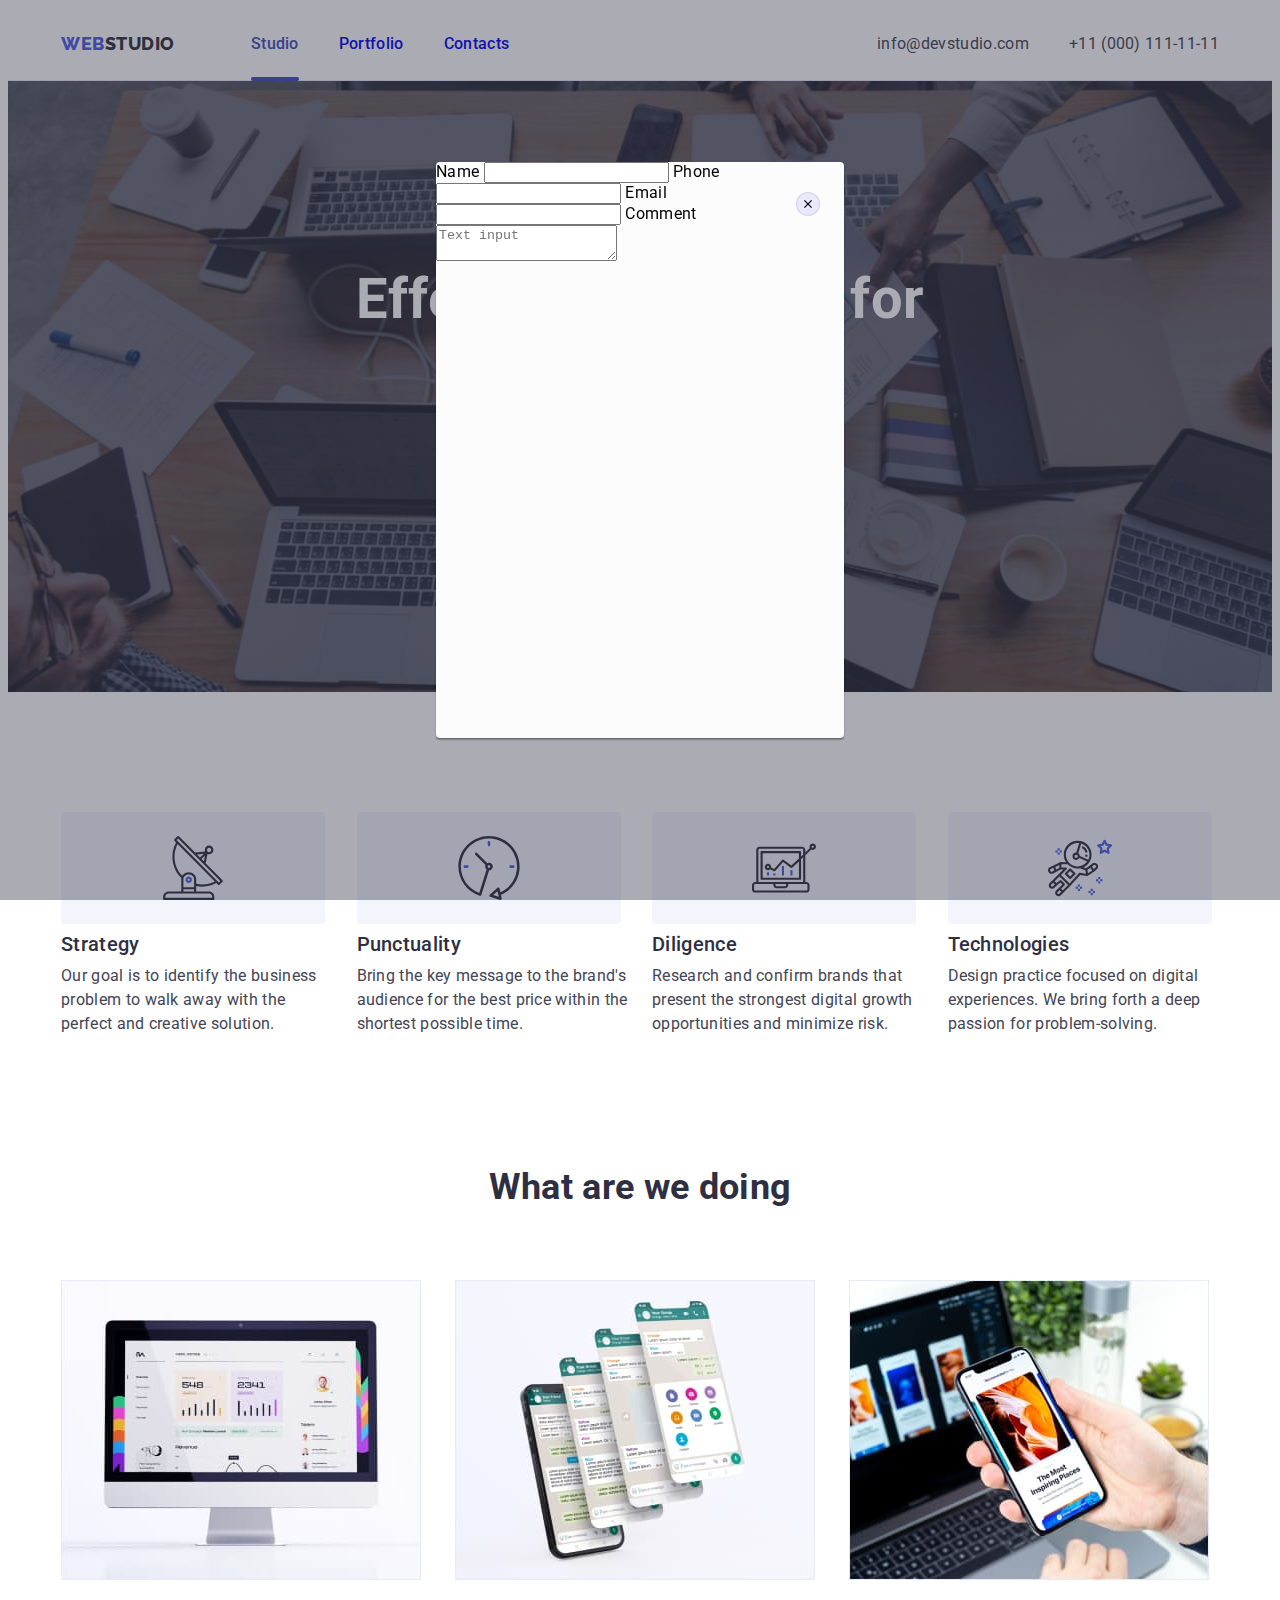
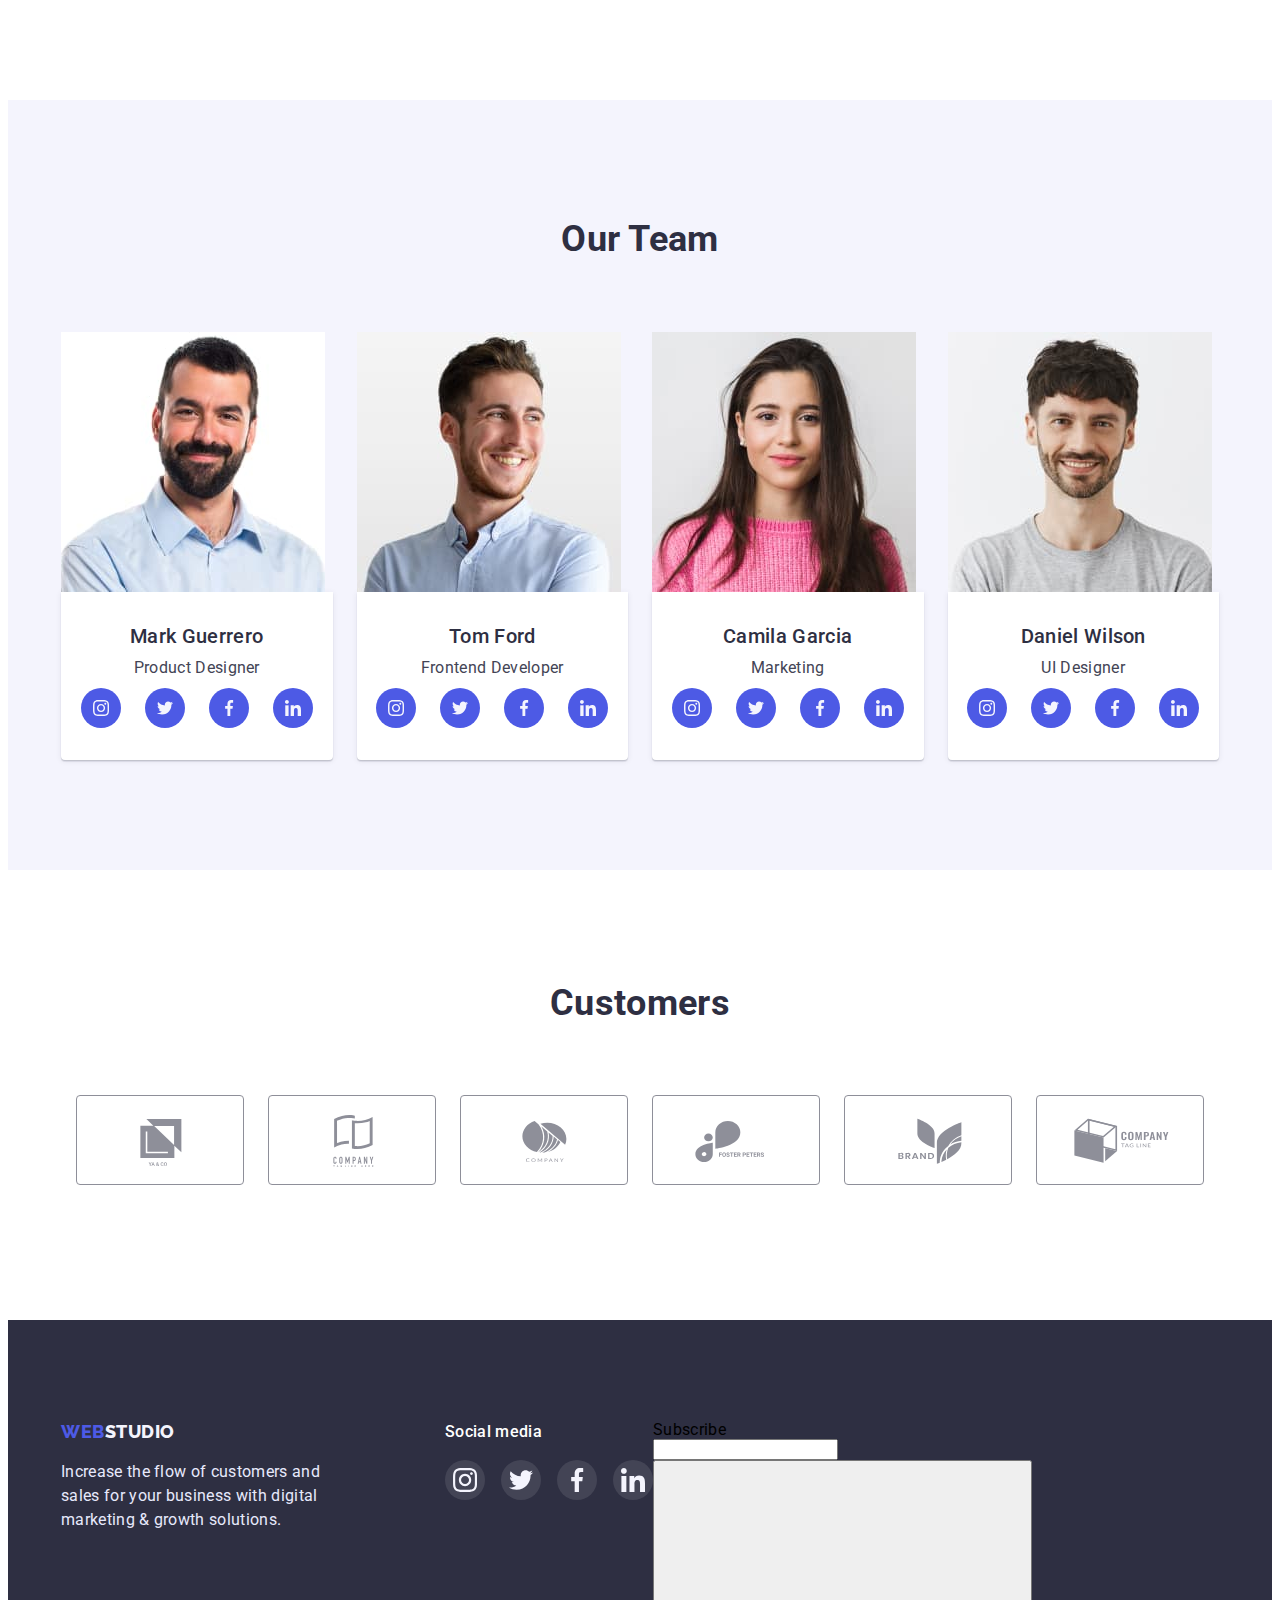
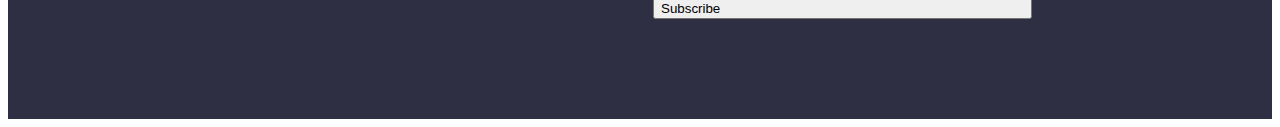
==== index.html @ 97ed2627 "i" ====
<!DOCTYPE html>
<html lang="en">
	<head>
		<meta charset="UTF-8" />
		<meta http-equiv="X-UA-Compatible" content="IE=edge" />
		<meta name="viewport" content="width=device-width, initial-scale=1.0" />
		<link rel="preconnect" href="https://fonts.googleapis.com" />
		<link rel="preconnect" href="https://fonts.gstatic.com" crossorigin />
		<link
			href="https://fonts.googleapis.com/css2?family=Raleway:wght@800&family=Roboto:wght@400;500;700&display=swap"
			rel="stylesheet"
		/>
		<link
			rel="stylesheet"
			href="https://cdnjs.cloudflare.com/ajax/libs/modern-normalize/1.1.0/modern-normalize.min.css"
			integrity="sha512-wpPYUAdjBVSE4KJnH1VR1HeZfpl1ub8YT/NKx4PuQ5NmX2tKuGu6U/JRp5y+Y8XG2tV+wKQpNHVUX03MfMFn9Q=="
			crossorigin="anonymous"
			referrerpolicy="no-referrer"
		/>
		<link rel="stylesheet" href="./css/styles.css" />
	</head>
	<title>WebStudio</title>

	<body>
		<header class="header-nav">
			<div class="container page-hader-container">
				<nav class="page-nav">
					<a href="./index.html" class="first-logo link"
						>WEB<span class="second-logo">STUDIO</span></a
					>

					<ul class="site-list list">
						<li class="nav-item">
							<a href="./index.html" class="site-nav current link">Studio</a>
						</li>
						<li class="nav-item">
							<a href="./portfolio.html" class="site-nav link">Portfolio</a>
						</li>
						<li class="nav-item">
							<a href="./portfolio.html" class="site-nav link">Contacts</a>
						</li>
					</ul>
				</nav>
				<address class="address-content">
					<ul class="nav-address list">
						<li
							><a href="mailto:info@devstudio.com" class="header-mail link"
								>info@devstudio.com</a
							></li
						>
						<li><a href="tel:+110001111111" class="header-tel link">+11 (000) 111-11-11</a></li>
					</ul>
				</address>
			</div>
		</header>
		<main>
			<!-- Hero -->
			<section class="hero">
				<div class="container">
					<h1 class="hero-title">Effective Solutions for Your Business </h1>

					<button type="button" class="hero-but" data-modal-open>Order Service</button>
				</div>
			</section>
			<!-- Expirienc -->
			<section class="section">
				<div class="container">
					<h2 class="visually-hidden">Advantages</h2>
					<ul class="expirienc-text list">
						<li class="section-primery link">
							<div class="expirienc list">
								<svg class="expirienc-list-icon" width="64px" height="64px">
									<use href="./images/icon.svg#antenna"></use>
								</svg>
							</div>
							<h3 class="section-titl">Strategy</h3>
							<p class="section-text"
								>Our goal is to identify the business problem to walk away with the perfect and
								creative solution.
							</p>
						</li>
						<li class="section-primery">
							<div class="expirienc list">
								<svg class="expirienc-list-icon" width="64px" height="64px">
									<use href="./images/icon.svg#clock"></use>
								</svg>
							</div>
							<h3 class="section-titl">Punctuality</h3>
							<p class="section-text"
								>Bring the key message to the brand's audience for the best price within the
								shortest possible time.</p
							>
						</li>
						<li class="section-primery">
							<div class="expirienc list">
								<svg class="expirienc-list-icon" width="64px" height="64px">
									<use href="./images/icon.svg#diagram"></use>
								</svg>
							</div>
							<h3 class="section-titl">Diligence</h3>
							<p class="section-text"
								>Research and confirm brands that present the strongest digital growth opportunities
								and minimize risk.</p
							>
						</li>
						<li class="section-primery">
							<div class="expirienc list">
								<svg class="expirienc-list-icon" width="64px" height="64px">
									<use href="./images/icon.svg#astronaut"></use>
								</svg>
							</div>
							<h3 class="section-titl">Technologies</h3>
							<p class="section-text"
								>Design practice focused on digital experiences. We bring forth a deep passion for
								problem-solving.</p
							>
						</li>
					</ul>
				</div>
			</section>
			<!-- About -->
			<section class="about-content">
				<div class="container">
					<h2 class="section-about">What are we doing</h2>
					<ul class="primery-about list">
						<li class="secondary-about"
							><img src="./images/imac.jpg" alt="statistics" width="360"
						/></li>
						<li class="secondary-about"
							><img src="./images/phon.jpg" alt="addition" width="360"
						/></li>
						<li class="secondary-about"
							><img src="./images/place.jpg" alt="phone in hand" width="360"
						/></li>
					</ul>
				</div>
			</section>
			<!-- TEAM -->
			<section class="section-fon">
				<div class="container">
					<h2 class="section-about team-title">Our Team</h2>
					<ul class="primery-team list">
						<li class="section-team">
							<img src="./images/sekciya/mark.jpg" alt="portrait-man" width="264" />
							<div class="team-content">
								<h3 class="section-titl">Mark Guerrero</h3>
								<p class="section-text">Product Designer</p>
								<ul class="social-list list">
									<li class="social-list-item">
										<a href="" class="social-list-link">
											<svg class="social-list-icon" width="16px" height="16px">
												<use href="./images/icon.svg#instagram"></use>
											</svg>
										</a>
									</li>
									<li class="social-list-item">
										<a href="" class="social-list-link">
											<svg class="social-list-icon" width="16px" height="16px">
												<use href="./images/icon.svg#twitter"></use>
											</svg>
										</a>
									</li>
									<li class="social-list-item">
										<a href="" class="social-list-link">
											<svg class="social-list-icon" width="16px" height="16px">
												<use href="./images/icon.svg#facebook"></use>
											</svg>
										</a>
									</li>
									<li class="social-list-item">
										<a href="" class="social-list-link">
											<svg class="social-list-icon" width="16px" height="16px">
												<use href="./images/icon.svg#linkedin"></use>
											</svg>
										</a>
									</li>
								</ul>
							</div>
						</li>
						<li class="section-team">
							<img src="./images/sekciya/tomm.jpg" alt="portrait-man" width="264" />
							<div class="team-content">
								<h3 class="section-titl">Tom Ford</h3>
								<p class="section-text">Frontend Developer</p>
								<ul class="social-list list">
									<li class="social-list-item">
										<a href="" class="social-list-link">
											<svg class="social-list-icon" width="16px" height="16px">
												<use href="./images/icon.svg#instagram"></use>
											</svg>
										</a>
									</li>
									<li class="social-list-item">
										<a href="" class="social-list-link">
											<svg class="social-list-icon" width="16px" height="16px">
												<use href="./images/icon.svg#twitter"></use>
											</svg>
										</a>
									</li>
									<li class="social-list-item">
										<a href="" class="social-list-link">
											<svg class="social-list-icon" width="16px" height="16px">
												<use href="./images/icon.svg#facebook"></use>
											</svg>
										</a>
									</li>
									<li class="social-list-item">
										<a href="" class="social-list-link">
											<svg class="social-list-icon" width="16px" height="16px">
												<use href="./images/icon.svg#linkedin"></use>
											</svg>
										</a>
									</li>
								</ul>
							</div>
						</li>
						<li class="section-team">
							<img src="./images/sekciya/camila.jpg" alt="portrait-girl" width="264" />
							<div class="team-content">
								<h3 class="section-titl">Camila Garcia</h3>
								<p class="section-text">Marketing</p>
								<ul class="social-list list">
									<li class="social-list-item">
										<a href="" class="social-list-link">
											<svg class="social-list-icon" width="16px" height="16px">
												<use href="./images/icon.svg#instagram"></use>
											</svg>
										</a>
									</li>
									<li class="social-list-item">
										<a href="" class="social-list-link">
											<svg class="social-list-icon" width="16px" height="16px">
												<use href="./images/icon.svg#twitter"></use>
											</svg>
										</a>
									</li>
									<li class="social-list-item">
										<a href="" class="social-list-link">
											<svg class="social-list-icon" width="16px" height="16px">
												<use href="./images/icon.svg#facebook"></use>
											</svg>
										</a>
									</li>
									<li class="social-list-item">
										<a href="" class="social-list-link">
											<svg class="social-list-icon" width="16px" height="16px">
												<use href="./images/icon.svg#linkedin"></use>
											</svg>
										</a>
									</li>
								</ul>
							</div>
						</li>
						<li class="section-team">
							<img src="./images/sekciya/daniel.jpg" alt="portrait-man" width="264" />
							<div class="team-content">
								<h3 class="section-titl">Daniel Wilson</h3>
								<p class="section-text">UI Designer</p>
								<ul class="social-list list">
									<li class="social-list-item">
										<a href="" class="social-list-link">
											<svg class="social-list-icon" width="16px" height="16px">
												<use href="./images/icon.svg#instagram"></use>
											</svg>
										</a>
									</li>
									<li class="social-list-item">
										<a href="" class="social-list-link">
											<svg class="social-list-icon" width="16px" height="16px">
												<use href="./images/icon.svg#twitter"></use>
											</svg>
										</a>
									</li>
									<li class="social-list-item">
										<a href="" class="social-list-link">
											<svg class="social-list-icon" width="16px" height="16px">
												<use href="./images/icon.svg#facebook"></use>
											</svg>
										</a>
									</li>
									<li class="social-list-item">
										<a href="" class="social-list-link">
											<svg class="social-list-icon" width="16px" height="16px">
												<use href="./images/icon.svg#linkedin"></use>
											</svg>
										</a>
									</li>
								</ul>
							</div>
						</li>
					</ul>
				</div>
			</section>
			<section class="customers-section">
				<h2 class="section-about customers-title">Customers</h2>

				<div class="container">
					<ul class="customers-list list">
						<li class="customers-list-item">
							<a href="" class="customers-list-link">
								<svg class="customers-list-icon" width="104" height="56">
									<use href="./images/icon.svg#icon-Logo-1"></use>
								</svg>
							</a>
						</li>
						<li class="customers-list-item">
							<a href="" class="customers-list-link">
								<svg class="customers-list-icon" width="104" height="56">
									<use href="./images/icon.svg#icon-Logo-2"></use>
								</svg>
							</a>
						</li>
						<li class="customers-list-item">
							<a href="" class="customers-list-link">
								<svg class="customers-list-icon" width="104" height="56">
									<use href="./images/icon.svg#icon-Logo-3"></use>
								</svg>
							</a>
						</li>
						<li class="customers-list-item">
							<a href="" class="customers-list-link">
								<svg class="customers-list-icon" width="104" height="56">
									<use href="./images/icon.svg#icon-Logo-4"></use>
								</svg>
							</a>
						</li>
						<li class="customers-list-item">
							<a href="" class="customers-list-link">
								<svg class="customers-list-icon" width="104" height="56">
									<use href="./images/icon.svg#icon-Logo-5"></use>
								</svg>
							</a>
						</li>
						<li class="customers-list-item">
							<a href="" class="customers-list-link">
								<svg class="customers-list-icon" width="104" height="56">
									<use href="./images/icon.svg#icon-Logo-6"></use>
								</svg>
							</a>
						</li>
					</ul>
				</div>
			</section>
		</main>
		<footer class="footer-fon">
			<div class="footer-primery container">
				<div class="footer-prim">
					<a href="./index.html" class="first-logo link"
						>WEB<span class="footer-logo">STUDIO</span></a
					>
					<p class="footer-text"
						>Increase the flow of customers and sales for your business with digital marketing &
						growth solutions.</p
					>
				</div>
				<div class="footer-social">
					<p class="footer-social-text">Social media</p>

					<ul class="footer-list list">
						<li class="footer-list-item">
							<a href="" class="footer-list-link">
								<svg class="footer-list-icon" width="24" height="24">
									<use href="./images/icon.svg#icon-instagram1"></use>
								</svg>
							</a>
						</li>
						<li class="footer-list-item">
							<a href="" class="footer-list-link">
								<svg class="footer-list-icon" width="24" height="24">
									<use href="./images/icon.svg#icon-twitter1"></use>
								</svg>
							</a>
						</li>
						<li class="footer-list-item">
							<a href="" class="footer-list-link">
								<svg class="footer-list-icon" width="24" height="24">
									<use href="./images/icon.svg#icon-facebook1"></use>
								</svg>
							</a>
						</li>
						<li class="footer-list-item">
							<a href="" class="footer-list-link">
								<svg class="footer-list-icon" width="24" height="24">
									<use href="./images/icon.svg#icon-linkedin1"></use>
								</svg>
							</a>
						</li>
					</ul>
				</div>
				<div>
					<p>Subscribe</p>
					<form>
						<input type="text">
						<button type="submit">Subscribe
							<svg>
								<use></use>
							</svg>
						</button>
					</form>
				</div>
			</div>
		</footer>
		<div class="backdrop" data-modal>
			<div class="modal">
				<button type="button" class="modal-close_btn" data-modal-close>
					<svg class="modal-close-btn-icon" width="8px" height="8px">
						<use href="./images/icon.svg#icon-close-black"></use>
					</svg>
				</button>
				<form class="modal-form">
					<label class="modal-form-field">
						<span class="modal-form-desc">Name</span>
						<input type="text" name="Name" required>
					</label>
					<label class="modal-form-field">
						<span class="modal-form-desc">Phone</span>
						<input type="text" name="Name" required>
					</label>
					<label class="modal-form-field">
						<span class="modal-form-desc">Email</span>
						<input type="text" name="Name" required>
					</label>
					<label class="modal-form-field">
						<span class="modal-form-desc">Comment</span>
						<textarea name="" id="" placeholder="Text input"></textarea>
					</label>
					
				</form>
			</div>
			
		</div>
		<script src="./modal.js"></script>
	</body>
</html>
---- css/styles.css ----
:root {
	--brend-color: #2e2f42;
	--brend-second: #4d5ae5;
	--color-paragraf: #434455;
	--color-button: #4d5ae5;
	--button-background: #f4f4fd;
	--important-background: #2e2f42;
	--footer-text-color: #e7e9fc;
	--primery-title-color: #ffffff;
	--section-fon-color: #f4f4fd;
	--footer-logo-color: #f4f4fd;
	--icon-background: #4d5ae5;
	--background-focus:  #404bbf;
	--cubic:cubic-bezier(0.4, 0, 0.2, 1);
}
body {
	font-family: "Roboto", sans-serif;
	letter-spacing: 0.02em;
}
.visually-hidden {
	position: absolute;
	width: 1px;
	height: 1px;
	margin: -1px;
	border: 0;
	padding: 0;
	white-space: nowrap;
	clip-path: inset(100%);
	clip: rect(0 0 0 0);
	overflow: hidden;
}
h1,
h2,
h3,
h4,
p {
	margin-top: 0;
	margin-bottom: 0;
}
ul {
	margin-top: 0;
	margin-bottom: 0;
	padding-left: 0;
}
img {
	display: block;
}

.list {
	list-style: none;
	margin: 0;
	padding: 0;
}
.link {
	text-decoration: none;
}
/* Header */
.first-logo {
	margin-right: 76px;
	font-family: "Raleway", sans-serif;
	font-size: 18px;
	font-weight: 800;
	line-height: 1.33;
	letter-spacing: 0.03em;
	color: var(--brend-second);
}
.second-logo {
	font-family: "Raleway", sans-serif;
	font-weight: 800;
	font-size: 18px;
	line-height: 1.33;
	letter-spacing: 0.03em;
	color: var(--brend-color);
}
.container {
	margin-left: auto;
	margin-right: auto;
	width: 1158px;
	padding-left: 15px;
	padding-right: 15px;
}

.header-nav {
	box-sizing: border-box;
	border-bottom: 1px solid #e7e9fc;
	padding-top: 24px;
	padding-bottom: 24px;
	transition-duration: 250ms;
	transition-timing-function: var(--cubic);
}
.page-hader-container {
	display: flex;
	align-items: center;
}
.page-nav {
	display: flex;
	align-items: center;
}
.nav-item:not(:last-child) {
	margin-right: 40px;
}

.site-list {
	display: flex;

	font-weight: 500;
	font-size: 16px;
	line-height: 1.5;
	color: var(--brend-color);
}
.site-nav{
	margin-bottom: 24px 0;
	position: relative;
	
}

.current{
	padding-top: 24px;
	padding-bottom: 28px;
	color: var(--background-focus);
}
.current::after{
	content: "";
	display: block;
	position: absolute;
	bottom: 0;
	left: 0;
	width: 100%;
	height: 4px;
	
	
	background: var(--background-focus);
	border-radius: 2px;
}

.address-content {
	margin-left: auto;
}
.nav-address {
	display: flex;
}
.header-mail {
	font-size: 16px;
	line-height: 1.5;
	color: var(--color-paragraf);
	font-style: normal;
	margin-left: auto;
	margin-right: 40px;
}
.header-tel {
	font-size: 16px;
	line-height: 1.5;
	color: var(--color-paragraf);
	font-style: normal;
}
.header-nav .link:hover,
.header-nav .link:focus {
	color: var(--background-focus);
}
/* Hero section */
.hero {
	max-width: 1440px;
	margin-left: auto;
	margin-right: auto;
	background: var(--important-background);
	text-align: center;

	padding-top: 188px;
	padding-bottom: 188px;
	background-image: linear-gradient(rgba(46, 47, 66, 0.7), rgba(46, 47, 66, 0.7)),
		url(../images/people-office.jpg);
	background-size: cover;
	background-repeat: no-repeat;
}

.hero-title {
	width: 597px;
	margin-left: auto;
	margin-right: auto;
	margin-top: 0;
	margin-bottom: 56px;
	font-weight: 700;
	font-size: 56px;
	line-height: 1.1;
	color: var(--primery-title-color);
}

.hero-but {
	margin-top: 0;
	margin-bottom: 0;
	min-width: 169px;
	padding: 16px 32px;

	font-family: "Roboto", sans-serif;
	font-weight: 500;
	font-size: 16px;
	line-height: 1.5;
	letter-spacing: 0.04em;
	color: #ffffff;
	background: #4d5ae5;
	box-shadow: 0px 4px 4px rgba(0, 0, 0, 0.15);
	border-radius: 4px;
	border: none;
	transition-duration: 250ms;
	transition-timing-function: var(--cubic);
}
.hero-but:hover,
.hero-but:focus {
	color: #ffffff;
	background: var(--background-focus);
}

/* Expirienc */

.expirienc-list-icon {
	gap: 24px;
}
.section {
	padding-top: 120px;
	padding-bottom: 132px;
}
.expirienc-text {
	gap: 24px;
	display: flex;
}
.expirienc {
	margin-bottom: 8px;
	display: flex;
	justify-content: center;
	align-items: center;
	width: 264px;
	height: 112px;

	background: #f4f4fd;
	border-radius: 4px;
}

.section-primery {
	display: inline-block;
	width: calc((100% - 72px) / 4);
}

.section-titl {
	margin-bottom: 8px;

	font-weight: 500;
	font-size: 20px;
	line-height: 1.2;
	color: var(--brend-color);
}
.section-text {
	font-size: 16px;
	line-height: 1.5;
	color: var(--color-paragraf);
	gap: 24px;
}

/* About */
.about-content {
	padding-top: 0;
	padding-bottom: 120px;
}
.section-about {
	margin-bottom: 72px;

	text-align: center;
	font-weight: 700;
	font-size: 36px;
	line-height: 1.11;
	color: var(--brend-color);
}
.team-title {
}
.primery-about {
	display: flex;
	gap: 24px;
}
.secondary-about {
	width: calc((100% - 48px) / 3);
}
/* Team */
.section-fon {
	padding-top: 120px;
	padding-bottom: 110px;
	background: var(--section-fon-color);
}
.primery-team {
	display: flex;
	gap: 24px;
}

.section-team {
	width: calc((100% - 72px) / 4);
}
.team-content {
	text-align: center;

	padding: 32px 16px;

	background: #ffffff;
	box-shadow: 0px 1px 6px rgba(46, 47, 66, 0.08), 0px 1px 1px rgba(46, 47, 66, 0.16),
		0px 2px 1px rgba(46, 47, 66, 0.08);
	border-radius: 0px 0px 4px 4px;
}
.social-list {
	display: flex;
	justify-content: center;
	gap: 24px;
	margin-top: 8px;
}
.social-list-item {
}
.social-list-link {
	display: flex;
	justify-content: center;
	align-items: center;
	fill: var(--footer-logo-color);
	width: 40px;
	height: 40px;
	border-radius: 50%;
	background-color: var(--icon-background);
	transition-duration: 250ms;
	transition-timing-function:var(--cubic);
}
.social-list-icon {
}
.social-list-link:hover,
.social-list-link:focus {
	color: #ffffff;
	background: var(--background-focus);
}
.customers-section {
	padding-top: 114px;
	padding-bottom: 136px;
}
.section-about {
}
.customers-title {
	margin-bottom: 72px;
}

.customers-list {
	display: flex;
	justify-content: center;
	gap: 24px;
}
.customers-list-item {
	display: flex;
	align-items: center;
	justify-content: center;
	fill: #8e8f99;
	width: 168px;
	height: 88px;
}
.customers-list-link:hover,
.customers-list-link:focus {
	border-color: var(--background-focus);
	background: #ffff;
	fill: var(--background-focus);
}

.customers-list-link {
	border-radius: 4px;
	border: 1px solid #8e8f99;
	display: flex;
	align-items: center;
	color: #8e8f99;
	justify-content: center;
	fill: currentColor;

	width: 100%;
	height: 100%;
	transition-duration: 250ms;
	transition-timing-function: var(--cubic);
}

/* footer */
.footer-fon {
	padding-top: 100px;
	padding-bottom: 100px;
	background: var(--important-background);
}
.footer-prim {
}
.footer-text {
	margin-right: 120px;
	margin-top: 16px;
	width: 264px;
	font-size: 16px;
	line-height: 1.5;
	color: var(--footer-text-color);
}
.footer-logo {
	font-weight: 800;
	font-size: 18px;
	line-height: 1.12;
	letter-spacing: 0.03em;
	color: var(--footer-logo-color);
}
.footer-primery {
	display: flex;
}

.footer-social-text {
	font-weight: 500;
	font-size: 16px;
	line-height: 1.5;
	letter-spacing: 0.02em;

	color: #ffffff;

	margin-bottom: 16px;
}
.footer-social {
}

.footer-list {
	display: flex;
	gap: 16px;
}
.footer-list-item {
	display: flex;
}
.footer-list-link {
	display: flex;
	justify-content: center;
	align-items: center;
	fill: var(--footer-logo-color);
	width: 40px;
	height: 40px;
	border-radius: 50%;
	background: rgba(255, 255, 255, 0.1);
	transition-duration: 250ms;
	transition-timing-function: var(--cubic);
}
.footer-list-link:hover,
.footer-list-link:focus {
	background: #31d0aa;
}

.footer-list-icon {
}
/* Modal */

.backdrop {
	position: fixed;
	top: 0;
	left: 0;
	width: 100%;
	height: 100%;
	background: rgba(46, 47, 66, 0.4);
	opacity: 1;
	visibility: visible;
	transition-property: opacity ;
	transition-duration: 250ms;
	transition-timing-function:var(--cubic);
}
.backdrop.is-hidden {
	opacity: 0;
	visibility: hidden;
	pointer-events: none;
}
.modal {
	position: relative;
	display: flex;
	width: 408px;
	height: 576px;
	top: 50%;
	left: 50%;
	transform: translate(-50%, -50%);
	background: #FCFCFC;
	box-shadow: 0px 1px 1px rgba(0, 0, 0, 0.14), 0px 1px 3px rgba(0, 0, 0, 0.12), 0px 2px 1px rgba(0, 0, 0, 0.2);
	border-radius: 4px;

}
.modal-close_btn {
	position: absolute;
	top: 30px;
	right: 24px;
	padding: 0;
	display: flex;
	align-items: center;
	justify-content: center;
	width: 24px;
	height: 24px;

	background: #E7E9FC;
	border: 1px solid rgba(0, 0, 0, 0.1);
	border-radius: 50%;
	transition: background-color var(--background-focus);
	transition-duration: 250ms;
	transition-timing-function: var(--cubic);
}
.modal-close_btn:hover,
.modal-close_btn:focus{
	background: var(--background-focus);
	color: #FFFFFF;
}
.modal-close_btn:hover .modal-close-btn-icon,
.modal-close_btn:focus .modal-close-btn-icon{
	fill:  currentColor;
}
.modal-close-btn-icon{
	transition: fill  #FFFFFF;
	transition-duration: 250ms;
	transition-timing-function: var(--cubic);
}

/* Modal */

/* Portfolio */
.portfolio-section {
	padding-top: 96px;
	padding-bottom: 120px;
}
.galery-content {
	display: flex;
	flex-wrap: wrap;

	gap: 48px 24px;
}
.galery-item {
	width: calc((100% - 48px) - 3);
}
.galery-link {
	display: block;
	transition-duration: 250ms;
	transition-timing-function: var(--cubic);
}

.galery-link:hover,
.galery-link:focus {
	box-shadow: 0px 1px 6px rgba(46, 47, 66, 0.08), 0px 1px 1px rgba(46, 47, 66, 0.16),
		0px 2px 1px rgba(46, 47, 66, 0.08);
}
.product-thumb{
	
	position: relative;
	overflow: hidden;


}
.product-thumb::before{
	content: '';
	display: block;
	position: absolute;
	top: 0;
	left: 0;
	width: 100%;
	height: 100%;
	background: #4D5AE5;
	transform: translateY(100%);
	transition-duration: 250ms;
	transition-timing-function: var(--cubic);

}
.galery-item:hover .product-thumb::before,
.galery-item:focus .product-thumb::before{
	transform: translateY(0);
	
}

.thumb-overlay{
	position: absolute;
	top: 0;
	left: 0;
	width: 100%;
	height: 100%;
	padding: 40px 32px;

	font-size: 16px;
line-height: 1.5;
letter-spacing: 0.02em;
color: #F4F4FD;
transform: translateY(100%);
opacity: 0;

}
.galery-link:hover .thumb-overlay,
.galery-link:focus .thumb-overlay
{transform: translateY(0);
	opacity: 1;
}
	


.galery-fon {
	padding: 32px 16px 32px 16px;
	border: 1px solid #e7e9fc;
}

.portfolio-titl {
	margin-bottom: 8px;

	font-weight: 500;
	font-size: 20px;
	line-height: 1.2;
	color: var(--brend-color);
}
.portfolio-text {
	font-size: 16px;
	line-height: 1.5;
	color: var(--color-paragraf);
}
.portfolio {
	display: flex;
	justify-content: center;

	margin-bottom: 72px;
}
/* portfolio-button */

.portfolio-but:not(:last-child) {
	margin-right: 24px;
}
.portfolio-button {
	box-shadow: 0px 4px 4px rgba(0, 0, 0, 0.15);
	border: 1px solid #e7e9fc;
	border-radius: 4px;
	padding: 12px 24px;

	font-family: inherit;
	font-weight: 500;
	font-size: 16px;
	line-height: 1.5;
	letter-spacing: 0.04em;
	color: var(--color-button);
	background-color: var(--button-background);
	transition-duration: 250ms;
	transition-timing-function:var(--cubic);
}
.portfolio-button:hover,
.portfolio-button:focus {
	color: #ffffff;
	background: var(--background-focus);
}
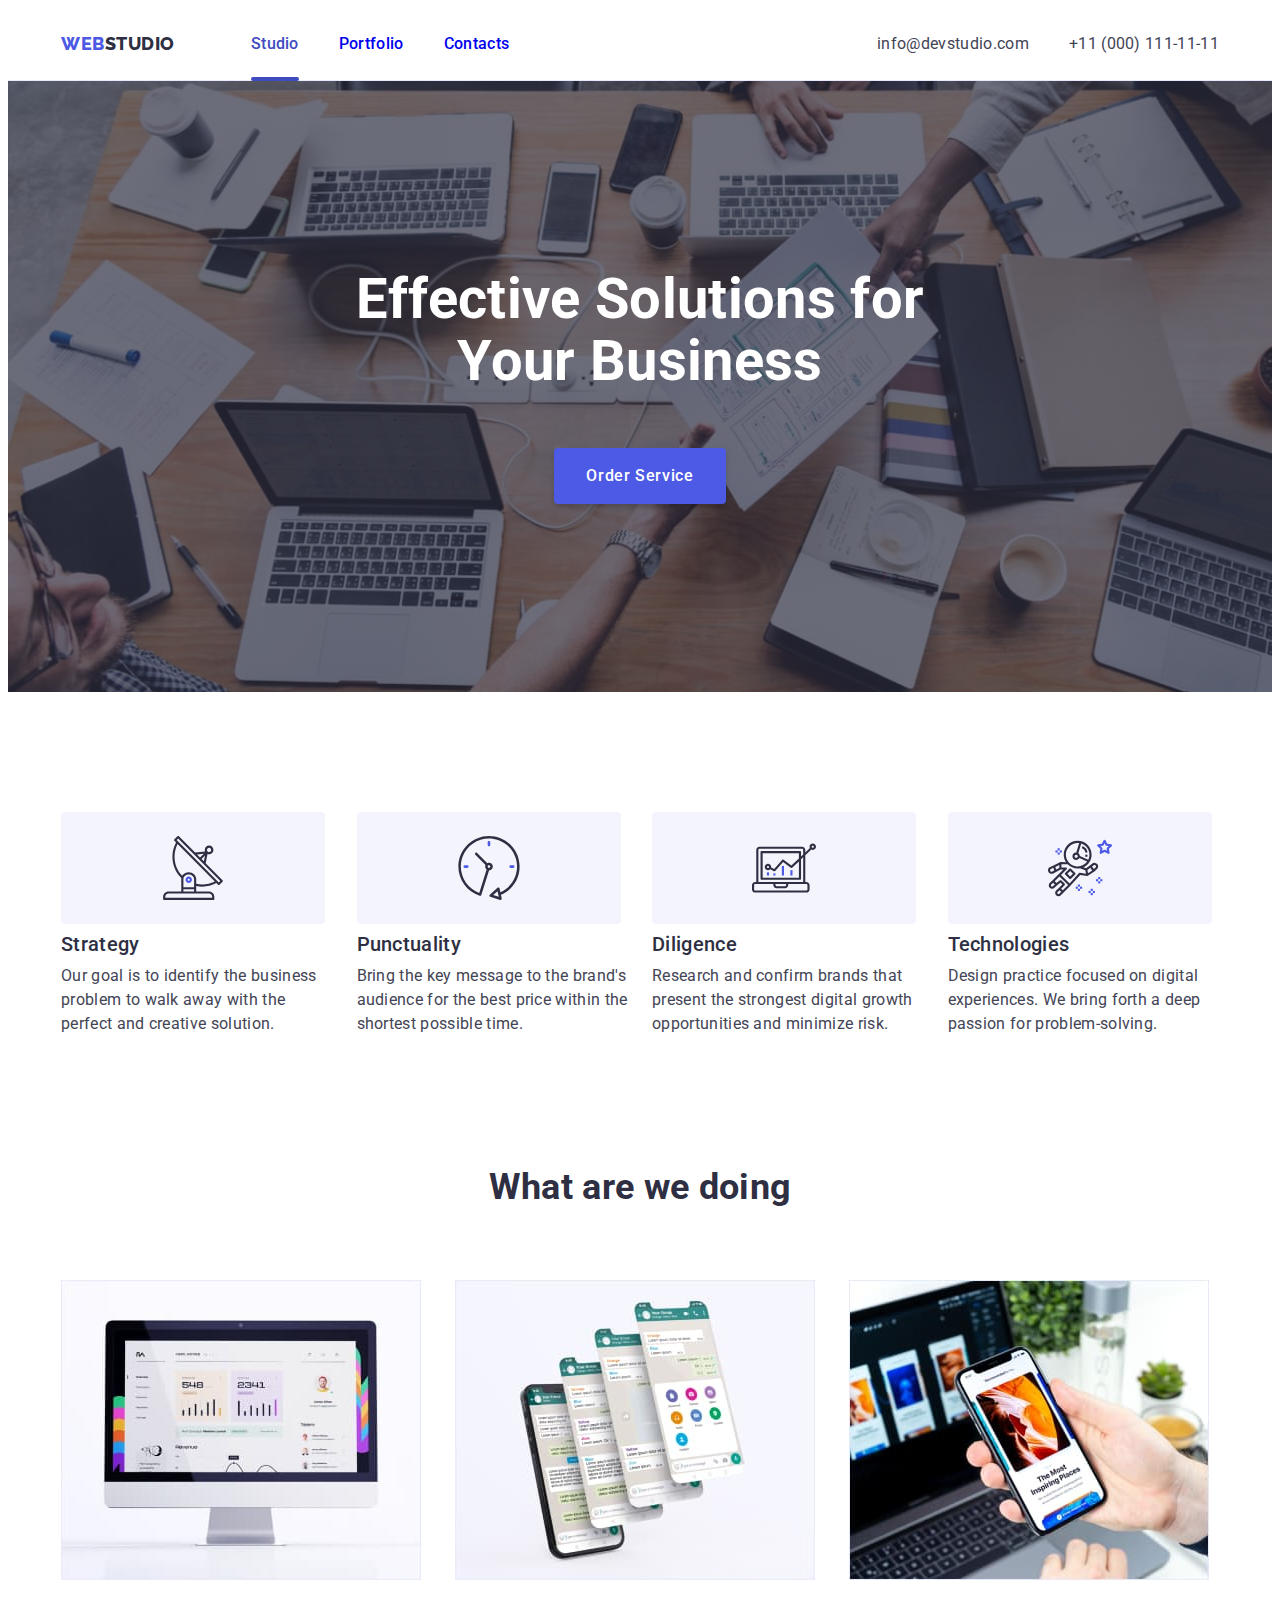
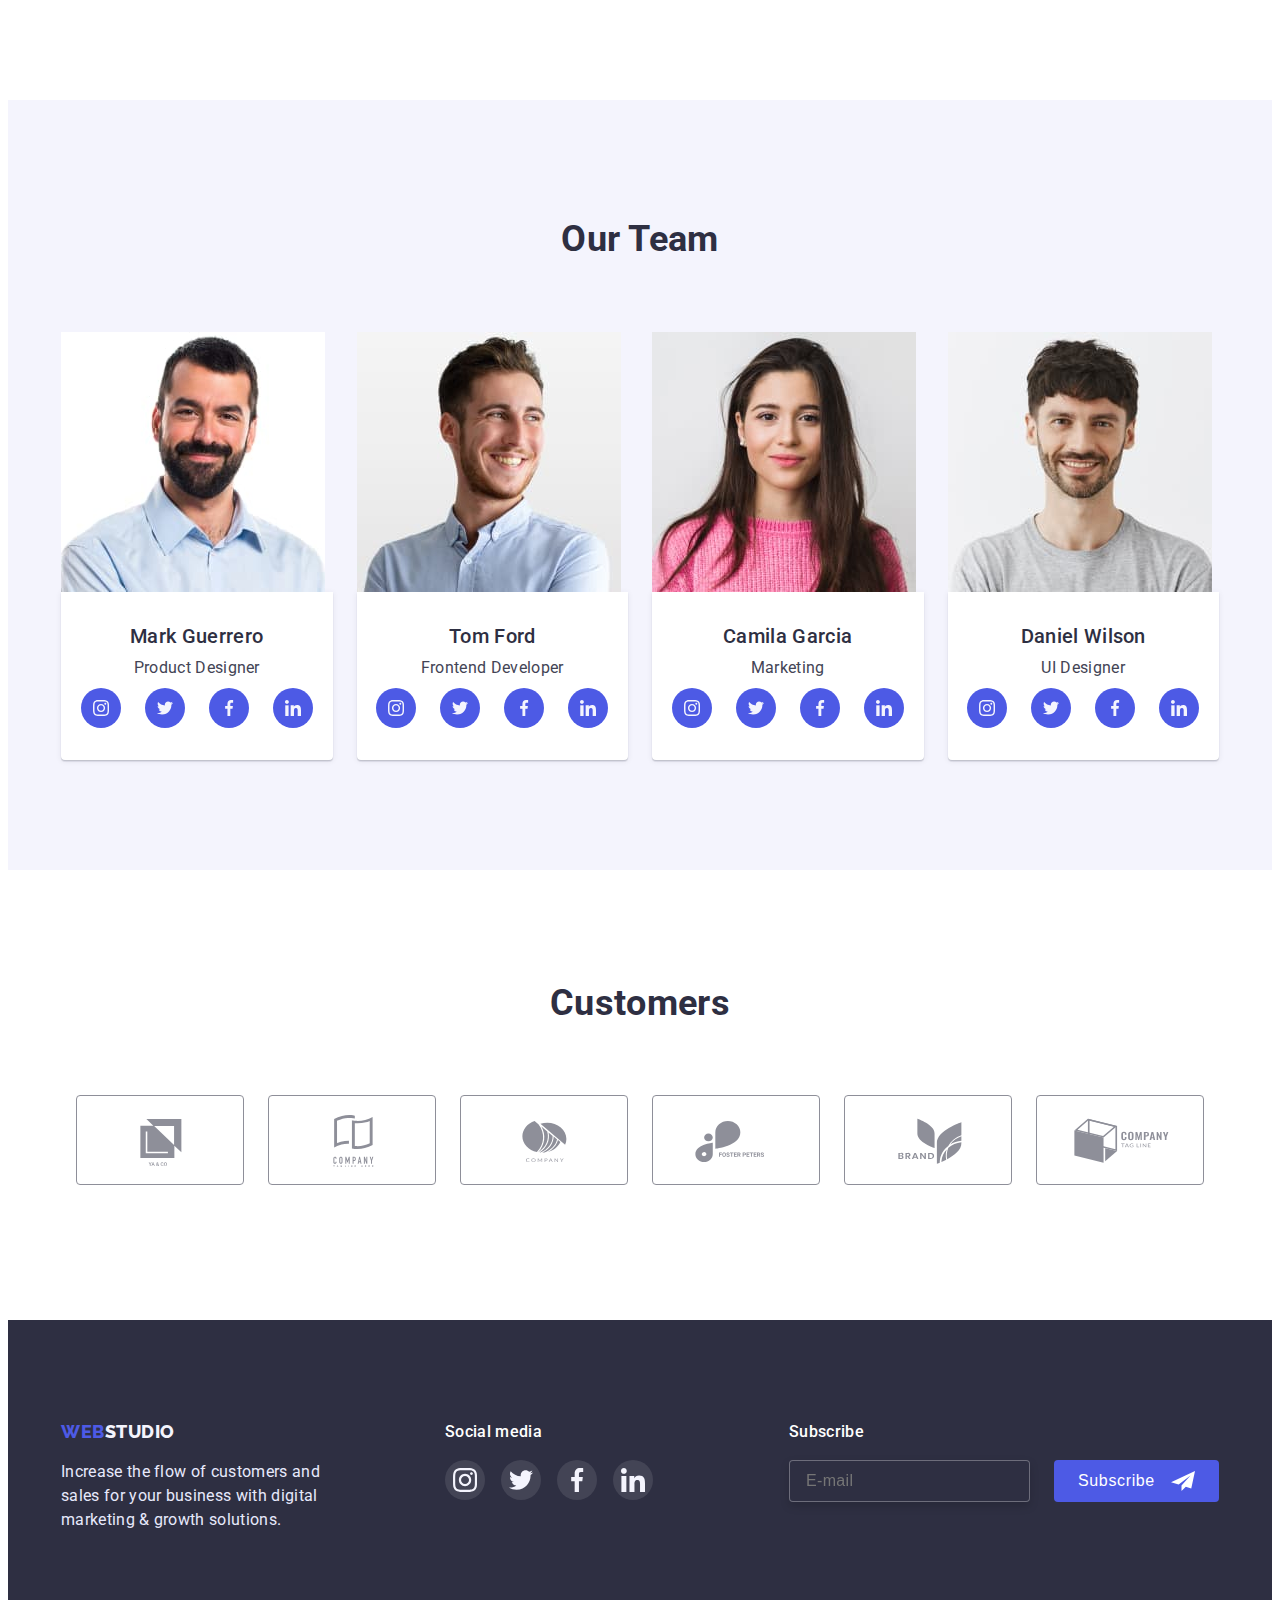
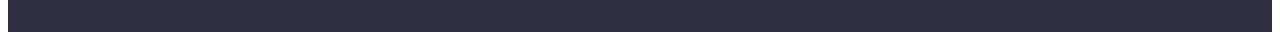
==== commit 9e890448: "modal window" ====
--- a/index.html
+++ b/index.html
@@ -124,14 +124,14 @@
 					<h2 class="section-about">What are we doing</h2>
 					<ul class="primery-about list">
 						<li class="secondary-about"
-							><img src="./images/imac.jpg" alt="statistics" width="360"
-						/></li>
+							><img src="./images/imac.jpg" alt="statistics" width="360" />
+						</li>
 						<li class="secondary-about"
-							><img src="./images/phon.jpg" alt="addition" width="360"
-						/></li>
+							><img src="./images/phon.jpg" alt="addition" width="360" />
+						</li>
 						<li class="secondary-about"
-							><img src="./images/place.jpg" alt="phone in hand" width="360"
-						/></li>
+							><img src="./images/place.jpg" alt="phone in hand" width="360" />
+						</li>
 					</ul>
 				</div>
 			</section>
@@ -387,48 +387,105 @@
 						</li>
 					</ul>
 				</div>
-				<div>
-					<p>Subscribe</p>
-					<form>
-						<input type="text">
-						<button type="submit">Subscribe
-							<svg>
-								<use></use>
+				<div class="footer-form-box">
+					<p class="footer-form-text">Subscribe</p>
+					<form class="form">
+						<input class="footer-form-input"
+						 	type="email"
+						  	name="E-mail"
+						   	placeholder="E-mail" />
+						<button class="footer-form-btn" type="submit">Subscribe
+							<svg class="footer-form-icon">
+								<use href="./images/icon.svg#icon-Frame3"></use>
 							</svg>
 						</button>
 					</form>
 				</div>
 			</div>
 		</footer>
-		<div class="backdrop" data-modal>
+		<div class="backdrop is-hidden" data-modal>
 			<div class="modal">
 				<button type="button" class="modal-close_btn" data-modal-close>
-					<svg class="modal-close-btn-icon" width="8px" height="8px">
+					<svg class="modal-close-btn-icon" width="8" height="8">
 						<use href="./images/icon.svg#icon-close-black"></use>
 					</svg>
 				</button>
+				
+
 				<form class="modal-form">
-					<label class="modal-form-field">
-						<span class="modal-form-desc">Name</span>
-						<input type="text" name="Name" required>
+					<p class="modal-titl">Leave your contacts and we will call you back</p>
+					<div class="form-group">
+						
+						<label class="modal-form-field">
+							<span class="modal-form-desc">Name</span>
+
+							<div class="modal-form-control">
+								<input class="form-input"
+								 type="text"
+								  name="user name*"
+								  placeholder="Enter your name*"
+								   required />
+									<svg class="modal-form-icon" width="18" height="18">
+										<use href="./images/icon.svg#icon-person-black"></use>
+									</svg>
+							</div>
+						</label>
+					</div>
+					<div class="form-group">
+						<label class="modal-form-field">
+							<span class="modal-form-desc">Phone</span>
+
+							<div class="modal-form-control">
+								<input class="form-input"
+								 type="text"
+								  name="user phone*"
+								 placeholder="Enter your phon*"
+								  required />
+									<svg class="modal-form-icon" width="18" height="24">
+										<use href="./images/icon.svg#icon-phone-black1"></use>
+									</svg>
+							</div>
+						</label>
+					</div>
+					<div class="form-group">
+						<label class="modal-form-field">
+							<span class="modal-form-desc">Email</span>
+
+							<div class="modal-form-control">
+								<input class="form-input" 
+									type="text"
+									name="user email*"
+									placeholder="Enter your email*"
+									required />
+									<svg class="modal-form-icon" width="18" height="24">
+										<use href="./images/icon.svg#icon-email-black1"></use>
+									</svg>
+							</div>
+						</label>
+					</div>
+					<div class="form-group">
+						<label class="modal-form-field">
+							<span class="modal-form-desc">Comment</span>
+							<textarea
+								class="modal-form-textarea"
+								name="Comment"
+								placeholder="  Text input"
+							></textarea>
+						</label>
+						
+							
+					</div>
+
+					<input id="user-police" class="police-form-input visually-hidden" type="checkbox"/>
+					<label class="police-form" for="user-police">I accept the terms and conditions of the&nbsp;<a href="">Privacy Policy</a>
 					</label>
-					<label class="modal-form-field">
-						<span class="modal-form-desc">Phone</span>
-						<input type="text" name="Name" required>
-					</label>
-					<label class="modal-form-field">
-						<span class="modal-form-desc">Email</span>
-						<input type="text" name="Name" required>
-					</label>
-					<label class="modal-form-field">
-						<span class="modal-form-desc">Comment</span>
-						<textarea name="" id="" placeholder="Text input"></textarea>
-					</label>
-					
+			
+		
+				<button class="form-modal-btn" type="submit">Send</button>
 				</form>
 			</div>
-			
 		</div>
 		<script src="./modal.js"></script>
-	</body>
+	<!-- </body> -->
 </html>
+<!--  -->--- a/css/styles.css
+++ b/css/styles.css
@@ -10,8 +10,8 @@
 	--section-fon-color: #f4f4fd;
 	--footer-logo-color: #f4f4fd;
 	--icon-background: #4d5ae5;
-	--background-focus:  #404bbf;
-	--cubic:cubic-bezier(0.4, 0, 0.2, 1);
+	--background-focus: #404bbf;
+	--cubic: cubic-bezier(0.4, 0, 0.2, 1);
 }
 body {
 	font-family: "Roboto", sans-serif;
@@ -108,18 +108,17 @@
 	line-height: 1.5;
 	color: var(--brend-color);
 }
-.site-nav{
+.site-nav {
 	margin-bottom: 24px 0;
 	position: relative;
-	
-}
-
-.current{
+}
+
+.current {
 	padding-top: 24px;
 	padding-bottom: 28px;
 	color: var(--background-focus);
 }
-.current::after{
+.current::after {
 	content: "";
 	display: block;
 	position: absolute;
@@ -127,8 +126,7 @@
 	left: 0;
 	width: 100%;
 	height: 4px;
-	
-	
+
 	background: var(--background-focus);
 	border-radius: 2px;
 }
@@ -320,7 +318,7 @@
 	border-radius: 50%;
 	background-color: var(--icon-background);
 	transition-duration: 250ms;
-	transition-timing-function:var(--cubic);
+	transition-timing-function: var(--cubic);
 }
 .social-list-icon {
 }
@@ -438,7 +436,58 @@
 	background: #31d0aa;
 }
 
-.footer-list-icon {
+.footer-form-box {
+	margin-left: auto;
+	justify-content: center;
+}
+.footer-form-text {
+	margin-bottom: 16px;
+	font-weight: 500;
+	font-size: 16px;
+	line-height: 1.5;
+	letter-spacing: 0.02em;
+	color: #ffffff;
+}
+.form {
+	display: flex;
+}
+.footer-form-input {
+	padding: 8px 16px;
+	background: #2e2f42;
+	border: 1px solid rgba(255, 255, 255, 0.3);
+	filter: drop-shadow(0px 4px 4px rgba(0, 0, 0, 0.15));
+	border-radius: 4px;
+	font-weight: 500;
+	font-size: 16px;
+	line-height: 1.5;
+	letter-spacing: 0.02em;
+	color: #ffffff;
+}
+.footer-form-btn {
+	min-width: 165px;
+	display: flex;
+	align-items: center;
+	margin-left: 24px;
+	font-size: 16px;
+	line-height: 24px;
+	letter-spacing: 0.04em;
+	color: #ffffff;
+	padding: 8px 16px 8px 24px;
+	background: #4d5ae5;
+	border-radius: 4px;
+	border: none;
+	transition-duration: 250ms;
+	transition-timing-function: var(--cubic);
+}
+.footer-form-btn:hover,
+.footer-form-btn:focus {
+	background-color: var(--background-focus);
+}
+.footer-form-icon {
+	margin-left: 16px;
+	width: 24px;
+	height: 24px;
+	fill: #ffffff;
 }
 /* Modal */
 
@@ -451,9 +500,9 @@
 	background: rgba(46, 47, 66, 0.4);
 	opacity: 1;
 	visibility: visible;
-	transition-property: opacity ;
-	transition-duration: 250ms;
-	transition-timing-function:var(--cubic);
+	transition-property: opacity;
+	transition-duration: 250ms;
+	transition-timing-function: var(--cubic);
 }
 .backdrop.is-hidden {
 	opacity: 0;
@@ -461,6 +510,7 @@
 	pointer-events: none;
 }
 .modal {
+	padding: 24px;
 	position: relative;
 	display: flex;
 	width: 408px;
@@ -468,10 +518,10 @@
 	top: 50%;
 	left: 50%;
 	transform: translate(-50%, -50%);
-	background: #FCFCFC;
-	box-shadow: 0px 1px 1px rgba(0, 0, 0, 0.14), 0px 1px 3px rgba(0, 0, 0, 0.12), 0px 2px 1px rgba(0, 0, 0, 0.2);
-	border-radius: 4px;
-
+	background: #fcfcfc;
+	box-shadow: 0px 1px 1px rgba(0, 0, 0, 0.14), 0px 1px 3px rgba(0, 0, 0, 0.12),
+		0px 2px 1px rgba(0, 0, 0, 0.2);
+	border-radius: 4px;
 }
 .modal-close_btn {
 	position: absolute;
@@ -484,7 +534,7 @@
 	width: 24px;
 	height: 24px;
 
-	background: #E7E9FC;
+	background: #e7e9fc;
 	border: 1px solid rgba(0, 0, 0, 0.1);
 	border-radius: 50%;
 	transition: background-color var(--background-focus);
@@ -492,19 +542,163 @@
 	transition-timing-function: var(--cubic);
 }
 .modal-close_btn:hover,
-.modal-close_btn:focus{
+.modal-close_btn:focus {
 	background: var(--background-focus);
-	color: #FFFFFF;
+	color: #ffffff;
 }
 .modal-close_btn:hover .modal-close-btn-icon,
-.modal-close_btn:focus .modal-close-btn-icon{
-	fill:  currentColor;
-}
-.modal-close-btn-icon{
-	transition: fill  #FFFFFF;
-	transition-duration: 250ms;
-	transition-timing-function: var(--cubic);
-}
+.modal-close_btn:focus .modal-close-btn-icon {
+	fill: currentColor;
+}
+.modal-close-btn-icon {
+	transition: fill #ffffff;
+	transition-duration: 250ms;
+	transition-timing-function: var(--cubic);
+}
+.modal-form {
+	display: block;
+}
+
+.form-group {
+	margin-bottom: 8px;
+}
+.modal-titl {
+	margin-top: 48px;
+
+	font-weight: 500;
+	font-size: 16px;
+	line-height: 1.5;
+	text-align: center;
+	letter-spacing: 0.02em;
+	color: #2e2f42;
+}
+
+.modal-form-field {
+}
+.modal-form-desc {
+	font-size: 12px;
+	line-height: 1.33;
+	letter-spacing: 0.04em;
+	color: #8e8f99;
+}
+
+.form-input {
+	outline: none;
+	padding-left: 38px;
+	margin-top: 4px;
+
+	width: 360px;
+	height: 40px;
+	font-size: 12px;
+	line-height: 16px;
+
+	letter-spacing: 0.04em;
+
+	color: #757575;
+
+	border: 1px solid rgba(33, 33, 33, 0.2);
+	border-radius: 4px;
+}
+.form-input:focus {
+	border-color: #4d5ae5;
+}
+.form-input:focus + .modal-form-icon {
+	fill: #4d5ae5;
+}
+
+.modal-form-control {
+	position: relative;
+	width: 100%;
+}
+
+.modal-form-control .modal-form-icon {
+	position: absolute;
+	left: 16px;
+	top: 50%;
+	transform: translateY(-50%);
+}
+.modal-form-textarea {
+	padding: 8px 16px;
+	resize: none;
+	outline: none;
+	display: block;
+	margin-top: 4px;
+	width: 360px;
+	height: 120px;
+	font-size: 12px;
+	line-height: 1.33;
+	letter-spacing: 0.04em;
+	color: rgba(117, 117, 117, 0.5);
+	border: 1px solid rgba(33, 33, 33, 0.2);
+	border-radius: 4px;
+}
+
+.modal-form-textarea:focus {
+	border-color: #4d5ae5;
+}
+
+.modal-form-textarea:focus::placeholder {
+	color: #4d5ae5;
+}
+
+.police-form-input {
+	position: absolute;
+	
+}
+
+
+.police-form {
+	display: flex;
+	align-items: center;
+	margin-left: 8px;
+	padding-right: 10px;
+	margin-left: 8px;
+	font-size: 12px;
+	line-height: 1.33;
+	letter-spacing: 0.04em;
+	color: #757575;
+}
+.police-form::before{
+	
+	background-position: center;
+	background-repeat: no-repeat;
+	background-size: 10px 8px;
+	
+	
+	background-image: url(../images/icon.svg#icon-Vector);
+	display: block;
+	margin-right: 8px;
+	width: 16px;
+	height: 16px;
+	border: 1.25px solid #2E2F42;
+	border-radius: 2px;
+	content: '';
+	
+}
+.police-form-input:checked + .police-form::before{
+	background-image: url(../images/Vector.svg);
+ 	background-color: var(--background-focus);
+ 	border: none;
+   
+}
+
+
+.form-modal-btn {
+	margin-left: auto;
+	margin-right: auto;
+	margin-top: 24px;
+	margin-bottom: 20px;
+	display: block;
+	width: 169px;
+	height: 56px;
+	padding: 16px 32px;
+	color: #ffffff;
+	background: #4d5ae5;
+	box-shadow: 0px 4px 4px rgba(0, 0, 0, 0.15);
+	border-radius: 4px;
+	border: none;
+}
+
 
 /* Modal */
 
@@ -533,34 +727,29 @@
 	box-shadow: 0px 1px 6px rgba(46, 47, 66, 0.08), 0px 1px 1px rgba(46, 47, 66, 0.16),
 		0px 2px 1px rgba(46, 47, 66, 0.08);
 }
-.product-thumb{
-	
+.product-thumb {
 	position: relative;
 	overflow: hidden;
-
-
-}
-.product-thumb::before{
-	content: '';
+}
+.product-thumb::before {
+	content: "";
 	display: block;
 	position: absolute;
 	top: 0;
 	left: 0;
 	width: 100%;
 	height: 100%;
-	background: #4D5AE5;
+	background: #4d5ae5;
 	transform: translateY(100%);
 	transition-duration: 250ms;
 	transition-timing-function: var(--cubic);
-
 }
 .galery-item:hover .product-thumb::before,
-.galery-item:focus .product-thumb::before{
+.galery-item:focus .product-thumb::before {
 	transform: translateY(0);
-	
-}
-
-.thumb-overlay{
+}
+
+.thumb-overlay {
 	position: absolute;
 	top: 0;
 	left: 0;
@@ -569,20 +758,17 @@
 	padding: 40px 32px;
 
 	font-size: 16px;
-line-height: 1.5;
-letter-spacing: 0.02em;
-color: #F4F4FD;
-transform: translateY(100%);
-opacity: 0;
-
+	line-height: 1.5;
+	letter-spacing: 0.02em;
+	color: #f4f4fd;
+	transform: translateY(100%);
+	opacity: 0;
 }
 .galery-link:hover .thumb-overlay,
-.galery-link:focus .thumb-overlay
-{transform: translateY(0);
+.galery-link:focus .thumb-overlay {
+	transform: translateY(0);
 	opacity: 1;
 }
-	
-
 
 .galery-fon {
 	padding: 32px 16px 32px 16px;
@@ -627,7 +813,7 @@
 	color: var(--color-button);
 	background-color: var(--button-background);
 	transition-duration: 250ms;
-	transition-timing-function:var(--cubic);
+	transition-timing-function: var(--cubic);
 }
 .portfolio-button:hover,
 .portfolio-button:focus {
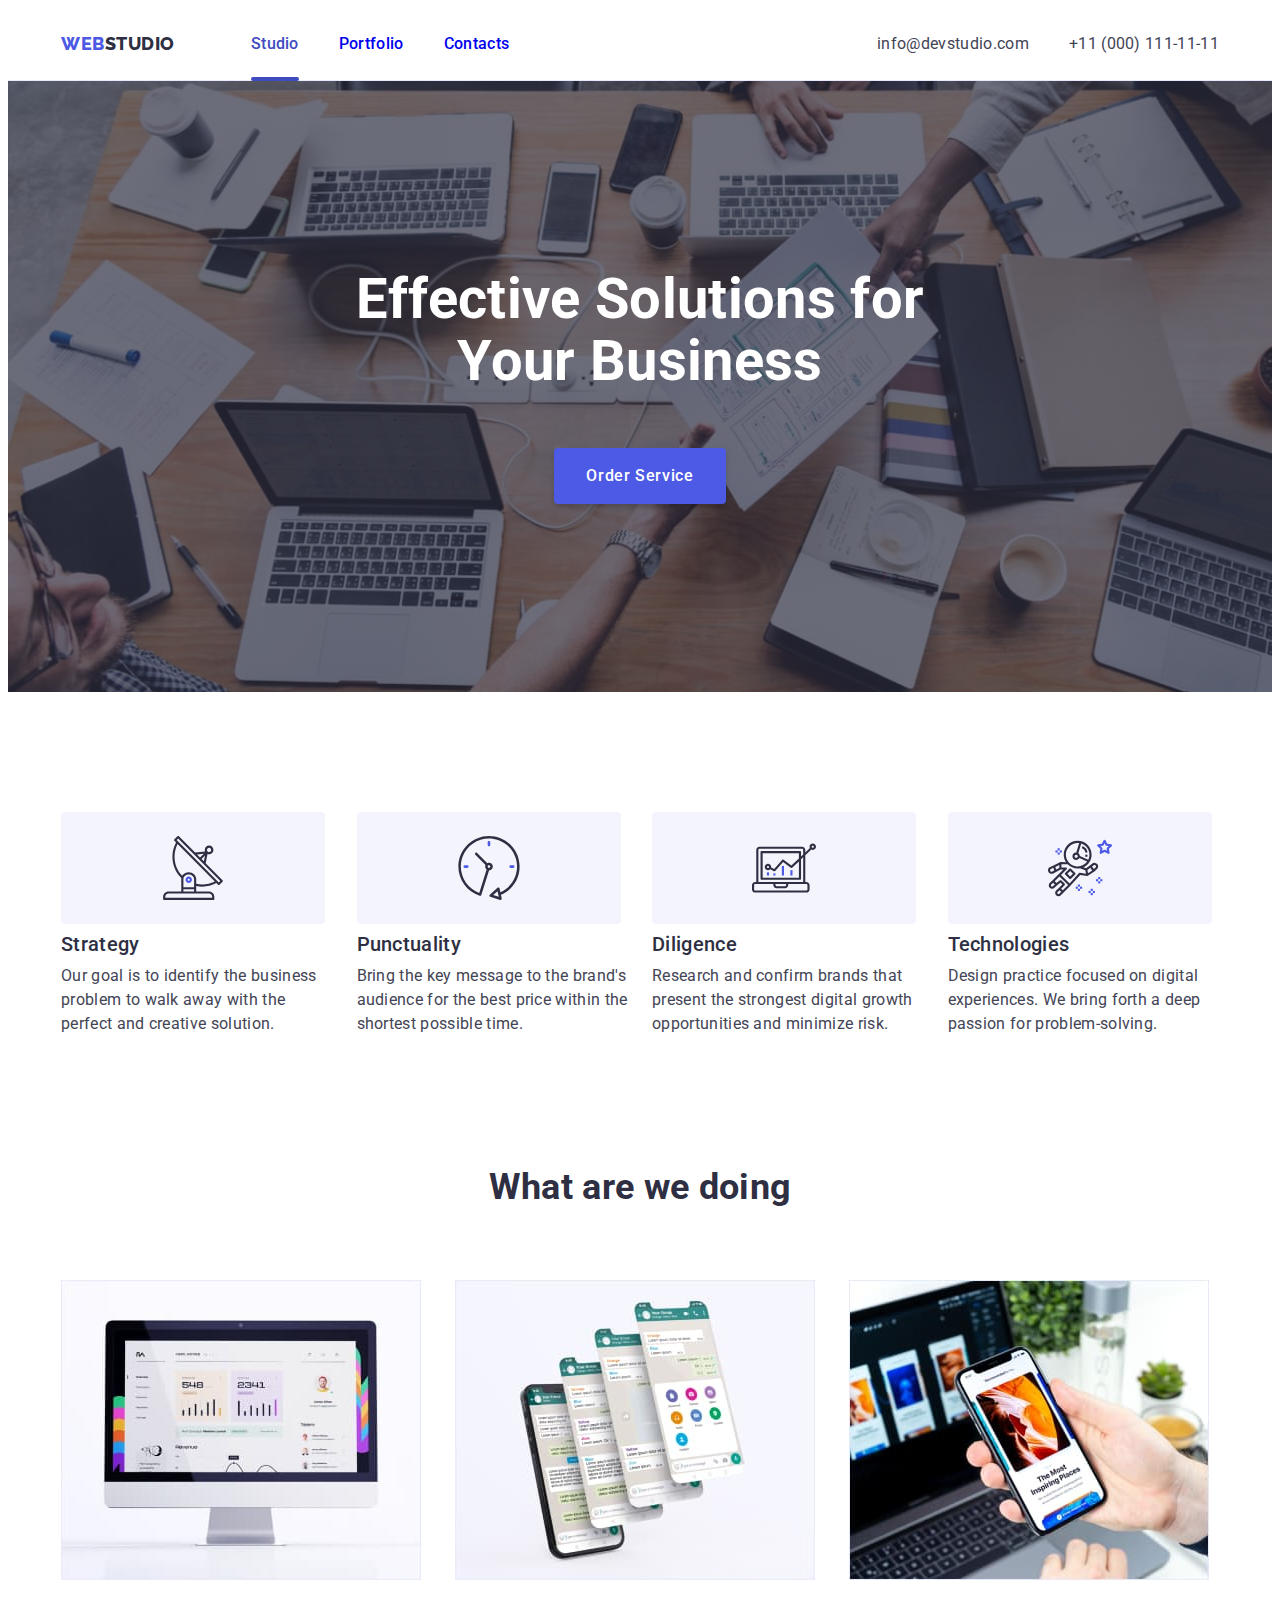
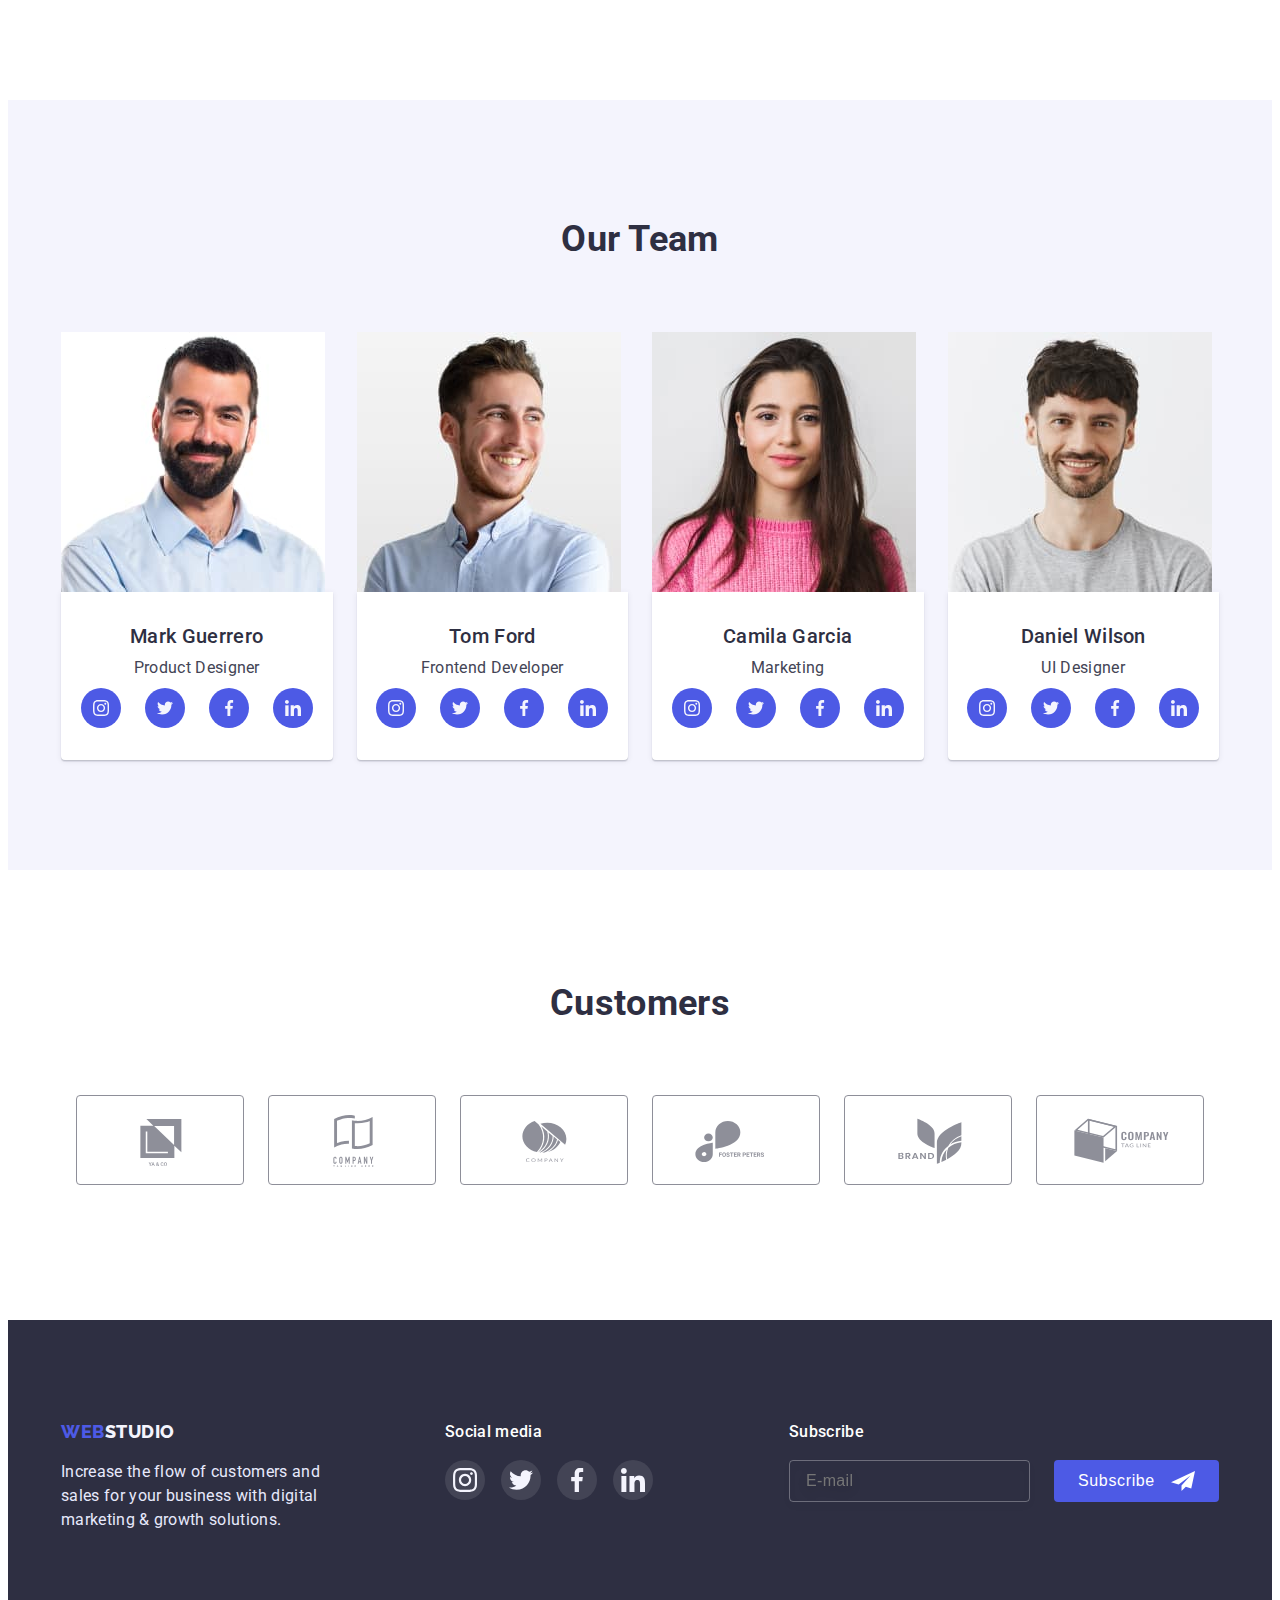
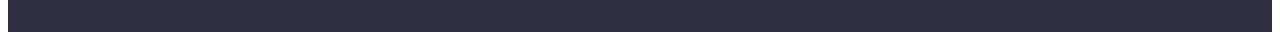
==== commit cdfc5d19: "footer" ====
--- a/index.html
+++ b/index.html
@@ -437,7 +437,7 @@
 
 							<div class="modal-form-control">
 								<input class="form-input"
-								 type="text"
+								 type="tel"
 								  name="user phone*"
 								 placeholder="Enter your phon*"
 								  required />
@@ -453,7 +453,7 @@
 
 							<div class="modal-form-control">
 								<input class="form-input" 
-									type="text"
+									type="email"
 									name="user email*"
 									placeholder="Enter your email*"
 									required />
@@ -481,7 +481,7 @@
 					</label>
 			
 		
-				<button class="form-modal-btn" type="submit">Send</button>
+					<button class="form-modal-btn" type="submit">Send</button>
 				</form>
 			</div>
 		</div>
--- a/css/styles.css
+++ b/css/styles.css
@@ -453,7 +453,8 @@
 }
 .footer-form-input {
 	padding: 8px 16px;
-	background: #2e2f42;
+	background-color: transparent;
+	
 	border: 1px solid rgba(255, 255, 255, 0.3);
 	filter: drop-shadow(0px 4px 4px rgba(0, 0, 0, 0.15));
 	border-radius: 4px;
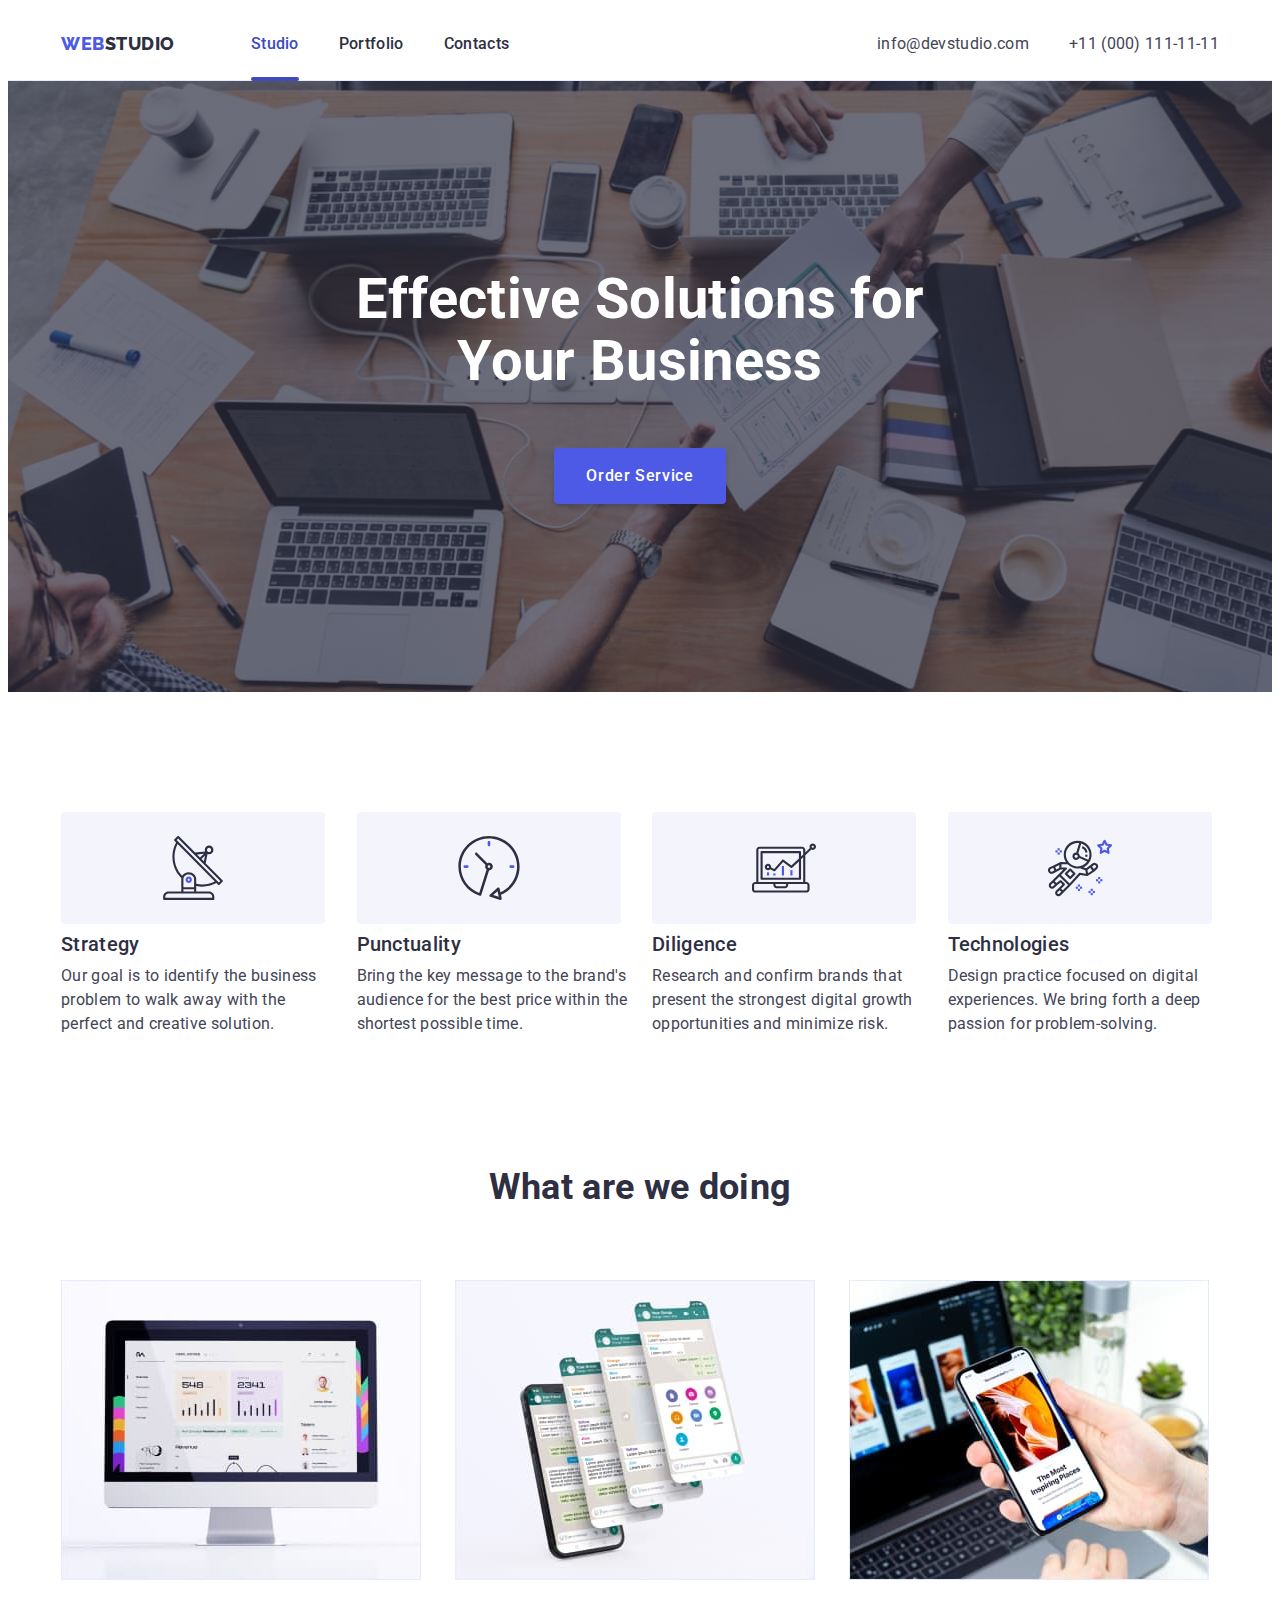
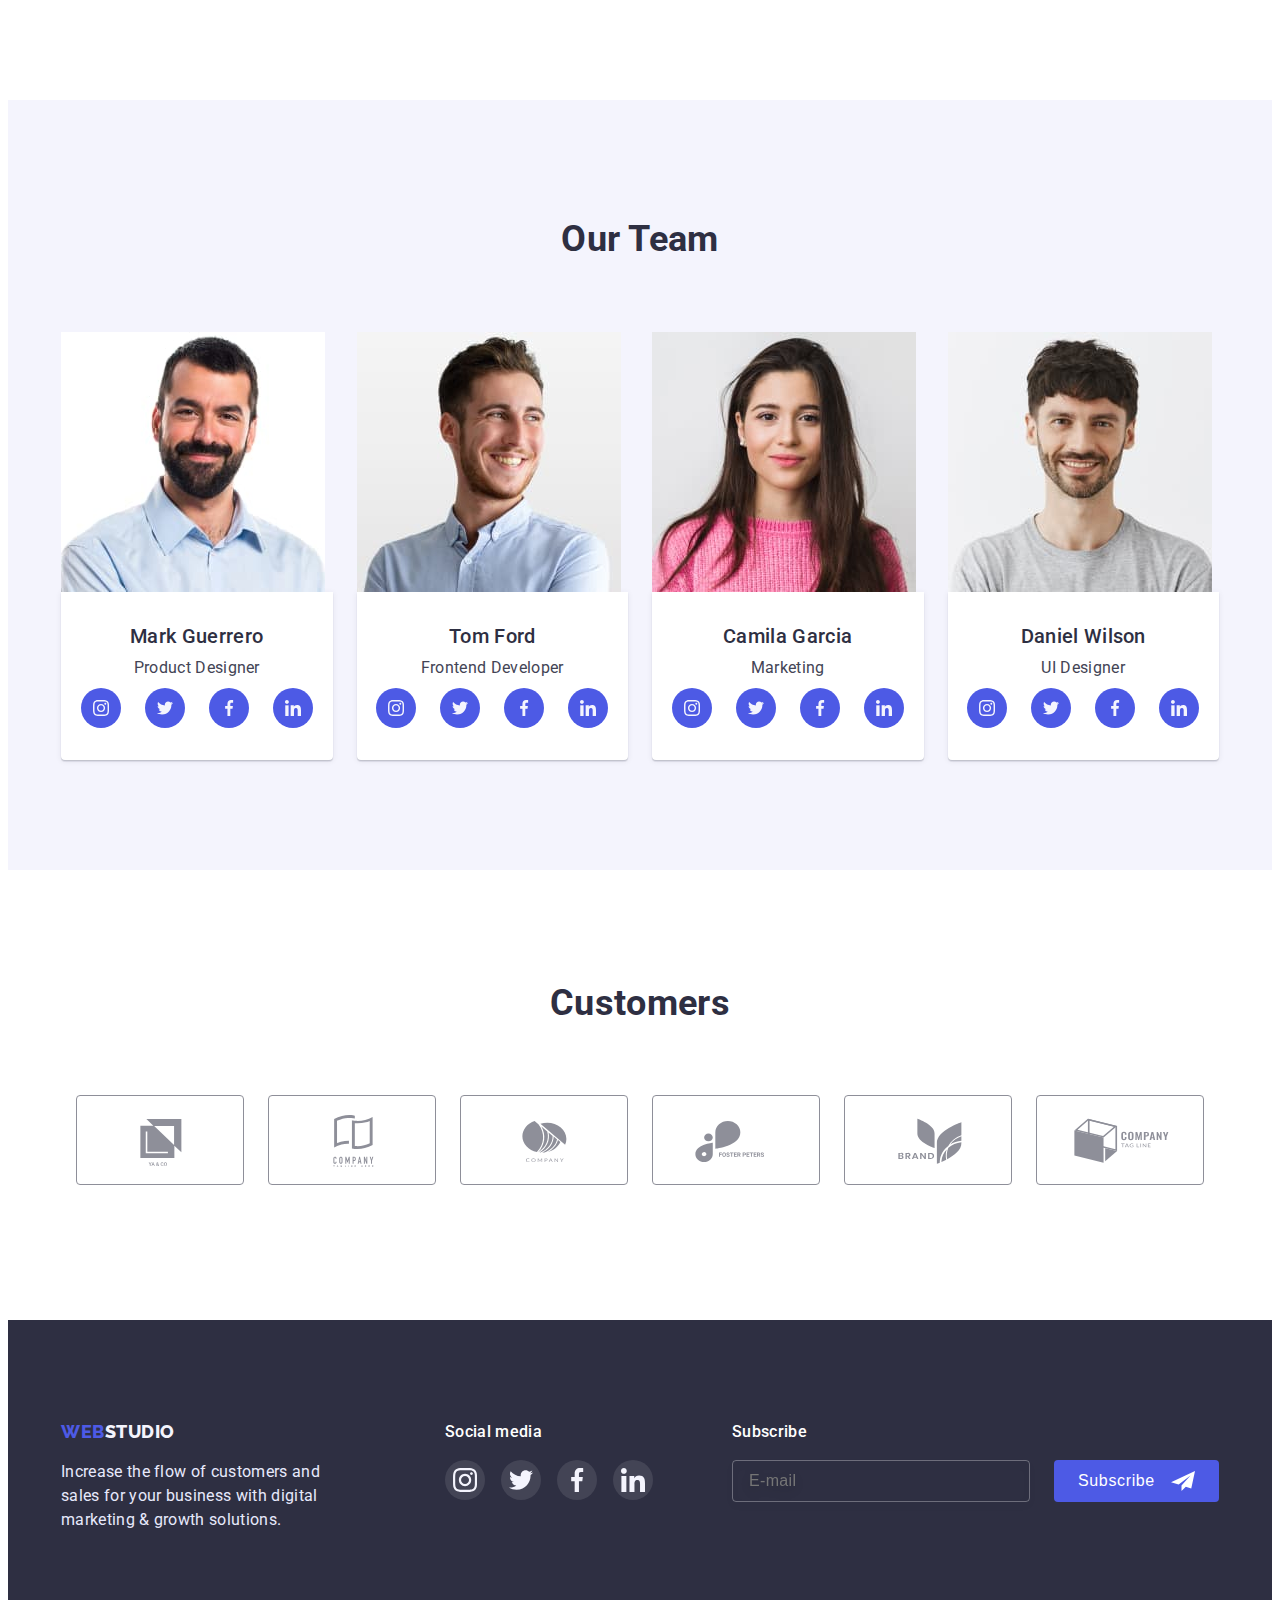
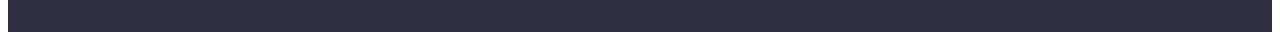
==== commit 282eb1d4: "new" ====
--- a/index.html
+++ b/index.html
@@ -17,9 +17,10 @@
 			crossorigin="anonymous"
 			referrerpolicy="no-referrer"
 		/>
-		<link rel="stylesheet" href="./css/styles.css" />
+		<link rel="stylesheet" href="./css/styles.css"/>
+		<title>WebStudio</title>
 	</head>
-	<title>WebStudio</title>
+	
 
 	<body>
 		<header class="header-nav">
@@ -419,7 +420,7 @@
 						<label class="modal-form-field">
 							<span class="modal-form-desc">Name</span>
 
-							<div class="modal-form-control">
+							
 								<input class="form-input"
 								 type="text"
 								  name="user name*"
@@ -428,14 +429,14 @@
 									<svg class="modal-form-icon" width="18" height="18">
 										<use href="./images/icon.svg#icon-person-black"></use>
 									</svg>
-							</div>
+							
 						</label>
 					</div>
 					<div class="form-group">
 						<label class="modal-form-field">
 							<span class="modal-form-desc">Phone</span>
 
-							<div class="modal-form-control">
+							
 								<input class="form-input"
 								 type="tel"
 								  name="user phone*"
@@ -444,14 +445,14 @@
 									<svg class="modal-form-icon" width="18" height="24">
 										<use href="./images/icon.svg#icon-phone-black1"></use>
 									</svg>
-							</div>
+							
 						</label>
 					</div>
 					<div class="form-group">
 						<label class="modal-form-field">
 							<span class="modal-form-desc">Email</span>
 
-							<div class="modal-form-control">
+							
 								<input class="form-input" 
 									type="email"
 									name="user email*"
@@ -460,7 +461,7 @@
 									<svg class="modal-form-icon" width="18" height="24">
 										<use href="./images/icon.svg#icon-email-black1"></use>
 									</svg>
-							</div>
+							
 						</label>
 					</div>
 					<div class="form-group">
--- a/css/styles.css
+++ b/css/styles.css
@@ -111,6 +111,7 @@
 .site-nav {
 	margin-bottom: 24px 0;
 	position: relative;
+	color: var(--brend-color);
 }
 
 .current {
@@ -454,7 +455,7 @@
 .footer-form-input {
 	padding: 8px 16px;
 	background-color: transparent;
-	
+	width: 264px;
 	border: 1px solid rgba(255, 255, 255, 0.3);
 	filter: drop-shadow(0px 4px 4px rgba(0, 0, 0, 0.15));
 	border-radius: 4px;
@@ -511,11 +512,13 @@
 	pointer-events: none;
 }
 .modal {
-	padding: 24px;
+	padding-top: 72px;
+	padding-left: 24px;
+	padding-right: 24px;
 	position: relative;
 	display: flex;
 	width: 408px;
-	height: 576px;
+	
 	top: 50%;
 	left: 50%;
 	transform: translate(-50%, -50%);
@@ -564,7 +567,7 @@
 	margin-bottom: 8px;
 }
 .modal-titl {
-	margin-top: 48px;
+	/* margin-top: 48px; */
 
 	font-weight: 500;
 	font-size: 16px;
@@ -641,6 +644,7 @@
 .modal-form-textarea:focus::placeholder {
 	color: #4d5ae5;
 }
+
 
 .police-form-input {
 	position: absolute;
@@ -682,22 +686,31 @@
  	border: none;
    
 }
+.police-form-input:hover + .police-form::before{
+	border: 1px solid #4D5AE5;
+}
 
 
 .form-modal-btn {
 	margin-left: auto;
 	margin-right: auto;
 	margin-top: 24px;
-	margin-bottom: 20px;
+	
 	display: block;
 	width: 169px;
 	height: 56px;
 	padding: 16px 32px;
 	color: #ffffff;
-	background: #4d5ae5;
+	background: var(--color-button);
 	box-shadow: 0px 4px 4px rgba(0, 0, 0, 0.15);
 	border-radius: 4px;
 	border: none;
+	transition-duration: 250ms;
+	transition-timing-function: var(--cubic);
+}
+.form-modal-btn:hover,
+ .form-modal-btn:focus{
+	background-color: var(--background-focus);
 }
 
 
@@ -711,13 +724,14 @@
 .galery-content {
 	display: flex;
 	flex-wrap: wrap;
-
+	
 	gap: 48px 24px;
 }
 .galery-item {
 	width: calc((100% - 48px) - 3);
 }
 .galery-link {
+	text-decoration: none;
 	display: block;
 	transition-duration: 250ms;
 	transition-timing-function: var(--cubic);
@@ -772,13 +786,14 @@
 }
 
 .galery-fon {
+	
 	padding: 32px 16px 32px 16px;
 	border: 1px solid #e7e9fc;
 }
 
 .portfolio-titl {
 	margin-bottom: 8px;
-
+   
 	font-weight: 500;
 	font-size: 20px;
 	line-height: 1.2;
@@ -801,7 +816,7 @@
 	margin-right: 24px;
 }
 .portfolio-button {
-	box-shadow: 0px 4px 4px rgba(0, 0, 0, 0.15);
+
 	border: 1px solid #e7e9fc;
 	border-radius: 4px;
 	padding: 12px 24px;
@@ -820,4 +835,5 @@
 .portfolio-button:focus {
 	color: #ffffff;
 	background: var(--background-focus);
-}
+	box-shadow: 0px 4px 4px rgba(0, 0, 0, 0.15);
+}
